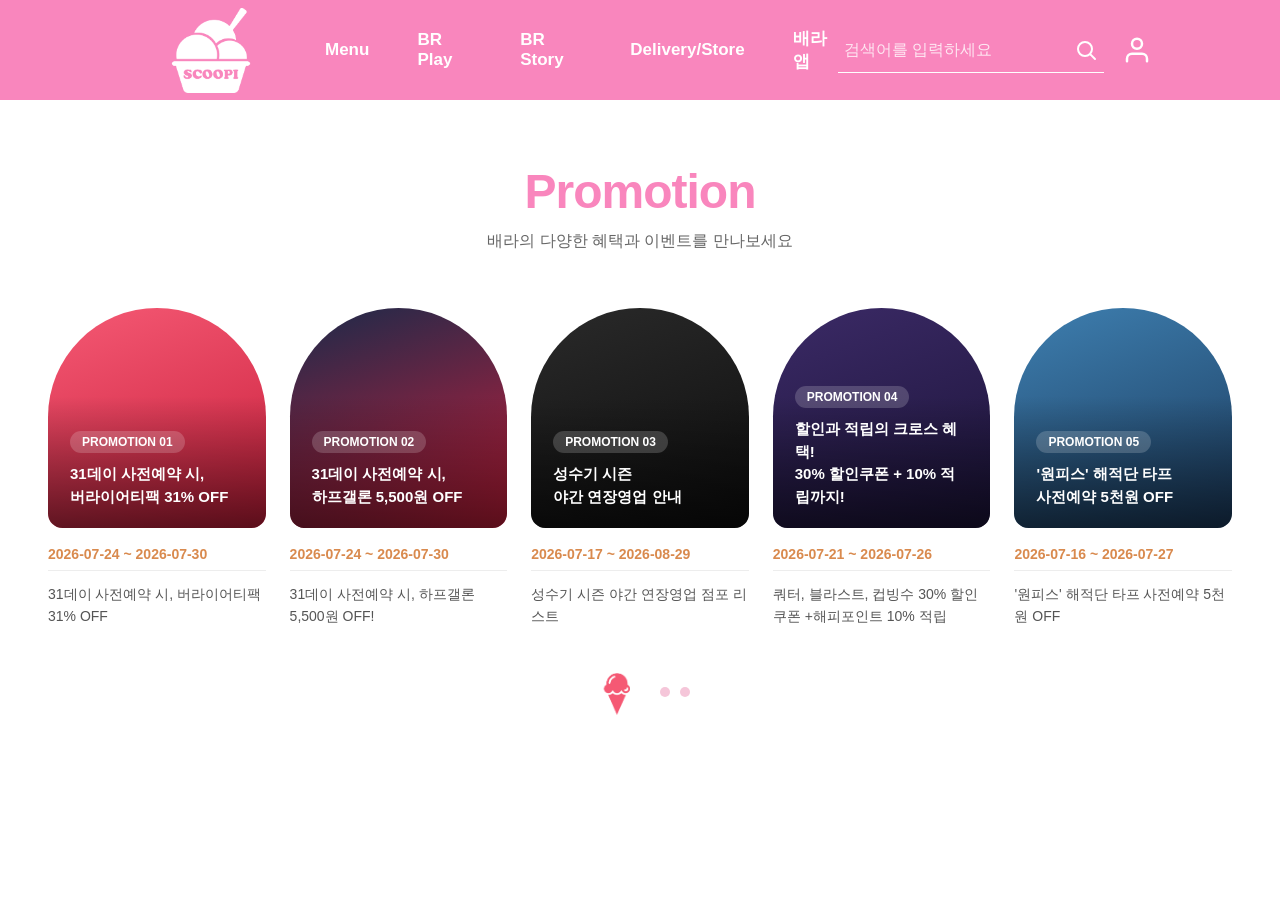
==== main.html @ 3dce9674 "Add home page with promotion slider and nav dropdown menus Introduces main.html as the site's home s" ====
<!DOCTYPE html>
<html lang="ko">
<head>
<meta charset="UTF-8">
<meta name="viewport" content="width=device-width, initial-scale=1.0">
<title>BR Baskin Robbins</title>
<link rel="stylesheet" href="style.css">
</head>
<body>

  <header class="site-header">
    <a class="logo" href="main.html">
      <img src="images/rogo2.png" alt="ICE CREAM 로고">
    </a>

    <nav class="main-nav">
      <ul>
        <li class="nav-item">
          <a href="index.html">Menu</a>
          <div class="nav-dropdown">
            <ul>
              <li><a href="monthly.html">이달의 맛</a></li>
              <li><a href="index.html">아이스크림</a></li>
              <li><a href="index.html">프리팩</a></li>
              <li><a href="index.html">아이스크림케이크</a></li>
              <li><a href="index.html">디저트</a></li>
              <li><a href="index.html">음료</a></li>
              <li><a href="index.html">커피</a></li>
            </ul>
          </div>
        </li>
        <li class="nav-item">
          <a href="#">BR Play</a>
          <div class="nav-dropdown">
            <ul>
              <li><a href="#">이벤트</a></li>
              <li><a href="#">프로모션</a></li>
              <li><a href="#">SNS</a></li>
            </ul>
          </div>
        </li>
        <li class="nav-item">
          <a href="#">BR Story</a>
          <div class="nav-dropdown">
            <ul>
              <li><a href="#">브랜드 스토리</a></li>
              <li><a href="#">뉴스룸</a></li>
              <li><a href="#">채용정보</a></li>
            </ul>
          </div>
        </li>
        <li class="nav-item">
          <a href="#">Delivery/Store</a>
          <div class="nav-dropdown">
            <ul>
              <li><a href="#">매장찾기</a></li>
              <li><a href="#">배달주문</a></li>
              <li><a href="#">포장주문</a></li>
            </ul>
          </div>
        </li>
        <li class="nav-item">
          <a href="#">배라앱</a>
          <div class="nav-dropdown">
            <ul>
              <li><a href="#">앱 다운로드</a></li>
              <li><a href="#">멤버십</a></li>
              <li><a href="#">쿠폰함</a></li>
            </ul>
          </div>
        </li>
      </ul>
    </nav>

    <div class="header-actions">
      <div class="search-box">
        <input type="text" placeholder="검색어를 입력하세요" aria-label="검색어 입력">
        <button class="search-btn" aria-label="검색">
          <svg width="24" height="24" viewBox="0 0 24 24" fill="none" stroke="currentColor" stroke-width="2" stroke-linecap="round" stroke-linejoin="round">
            <circle cx="11" cy="11" r="7"></circle>
            <line x1="21" y1="21" x2="16.65" y2="16.65"></line>
          </svg>
        </button>
      </div>
      <button class="login-btn" aria-label="로그인">
        <svg width="30" height="30" viewBox="0 0 24 24" fill="none" stroke="currentColor" stroke-width="2" stroke-linecap="round" stroke-linejoin="round">
          <path d="M20 21v-2a4 4 0 0 0-4-4H8a4 4 0 0 0-4 4v2"></path>
          <circle cx="12" cy="7" r="4"></circle>
        </svg>
      </button>
    </div>
  </header>

  <main class="home-main">
    <section class="promo-section">
      <h2 class="promo-title">Promotion</h2>
      <p class="promo-subtitle">배라의 다양한 혜택과 이벤트를 만나보세요</p>

      <!--
        7 images cycle through 5 visible arch cards, sliding one step left
        every 0.5s. Real photos aren't ready yet, so each card points at a
        placeholder path (images/promo-0N.png) — drop the files in later
        and they'll appear automatically; until then the theme gradient
        shows through. The last 5 <li>s duplicate the first 5 so the strip
        can slide seamlessly back to the start (see js/promo-slider.js).
      -->
      <div class="promo-slider">
        <ul class="promo-track">
          <li class="promo-card">
            <div class="promo-visual theme-1">
              <img class="promo-img" src="images/promo-01.png" alt="" onerror="this.remove()">
              <span class="promo-badge">PROMOTION 01</span>
              <p class="promo-visual-text">31데이 사전예약 시,<br>버라이어티팩 31% OFF</p>
            </div>
            <p class="promo-date">2026-07-24 ~ 2026-07-30</p>
            <p class="promo-desc">31데이 사전예약 시, 버라이어티팩 31% OFF</p>
          </li>
          <li class="promo-card">
            <div class="promo-visual theme-2">
              <img class="promo-img" src="images/promo-02.png" alt="" onerror="this.remove()">
              <span class="promo-badge">PROMOTION 02</span>
              <p class="promo-visual-text">31데이 사전예약 시,<br>하프갤론 5,500원 OFF</p>
            </div>
            <p class="promo-date">2026-07-24 ~ 2026-07-30</p>
            <p class="promo-desc">31데이 사전예약 시, 하프갤론 5,500원 OFF!</p>
          </li>
          <li class="promo-card">
            <div class="promo-visual theme-3">
              <img class="promo-img" src="images/promo-03.png" alt="" onerror="this.remove()">
              <span class="promo-badge">PROMOTION 03</span>
              <p class="promo-visual-text">성수기 시즌<br>야간 연장영업 안내</p>
            </div>
            <p class="promo-date">2026-07-17 ~ 2026-08-29</p>
            <p class="promo-desc">성수기 시즌 야간 연장영업 점포 리스트</p>
          </li>
          <li class="promo-card">
            <div class="promo-visual theme-4">
              <img class="promo-img" src="images/promo-04.png" alt="" onerror="this.remove()">
              <span class="promo-badge">PROMOTION 04</span>
              <p class="promo-visual-text">할인과 적립의 크로스 혜택!<br>30% 할인쿠폰 + 10% 적립까지!</p>
            </div>
            <p class="promo-date">2026-07-21 ~ 2026-07-26</p>
            <p class="promo-desc">쿼터, 블라스트, 컵빙수 30% 할인쿠폰 +해피포인트 10% 적립</p>
          </li>
          <li class="promo-card">
            <div class="promo-visual theme-5">
              <img class="promo-img" src="images/promo-05.png" alt="" onerror="this.remove()">
              <span class="promo-badge">PROMOTION 05</span>
              <p class="promo-visual-text">'원피스' 해적단 타프<br>사전예약 5천원 OFF</p>
            </div>
            <p class="promo-date">2026-07-16 ~ 2026-07-27</p>
            <p class="promo-desc">'원피스' 해적단 타프 사전예약 5천원 OFF</p>
          </li>
          <li class="promo-card">
            <div class="promo-visual theme-6">
              <img class="promo-img" src="images/promo-06.png" alt="" onerror="this.remove()">
              <span class="promo-badge">COMING SOON</span>
              <p class="promo-visual-text">새로운 프로모션을<br>준비 중입니다</p>
            </div>
            <p class="promo-date">준비 중</p>
            <p class="promo-desc">새로운 프로모션 이미지가 곧 추가될 예정입니다.</p>
          </li>
          <li class="promo-card">
            <div class="promo-visual theme-7">
              <img class="promo-img" src="images/promo-07.png" alt="" onerror="this.remove()">
              <span class="promo-badge">COMING SOON</span>
              <p class="promo-visual-text">다음 프로모션을<br>기대해주세요</p>
            </div>
            <p class="promo-date">준비 중</p>
            <p class="promo-desc">다음 프로모션 이미지가 곧 추가될 예정입니다.</p>
          </li>

          <!-- clones of card 1–5, appended so the strip can loop seamlessly -->
          <li class="promo-card" aria-hidden="true">
            <div class="promo-visual theme-1">
              <img class="promo-img" src="images/promo-01.png" alt="" onerror="this.remove()">
              <span class="promo-badge">PROMOTION 01</span>
              <p class="promo-visual-text">31데이 사전예약 시,<br>버라이어티팩 31% OFF</p>
            </div>
            <p class="promo-date">2026-07-24 ~ 2026-07-30</p>
            <p class="promo-desc">31데이 사전예약 시, 버라이어티팩 31% OFF</p>
          </li>
          <li class="promo-card" aria-hidden="true">
            <div class="promo-visual theme-2">
              <img class="promo-img" src="images/promo-02.png" alt="" onerror="this.remove()">
              <span class="promo-badge">PROMOTION 02</span>
              <p class="promo-visual-text">31데이 사전예약 시,<br>하프갤론 5,500원 OFF</p>
            </div>
            <p class="promo-date">2026-07-24 ~ 2026-07-30</p>
            <p class="promo-desc">31데이 사전예약 시, 하프갤론 5,500원 OFF!</p>
          </li>
          <li class="promo-card" aria-hidden="true">
            <div class="promo-visual theme-3">
              <img class="promo-img" src="images/promo-03.png" alt="" onerror="this.remove()">
              <span class="promo-badge">PROMOTION 03</span>
              <p class="promo-visual-text">성수기 시즌<br>야간 연장영업 안내</p>
            </div>
            <p class="promo-date">2026-07-17 ~ 2026-08-29</p>
            <p class="promo-desc">성수기 시즌 야간 연장영업 점포 리스트</p>
          </li>
          <li class="promo-card" aria-hidden="true">
            <div class="promo-visual theme-4">
              <img class="promo-img" src="images/promo-04.png" alt="" onerror="this.remove()">
              <span class="promo-badge">PROMOTION 04</span>
              <p class="promo-visual-text">할인과 적립의 크로스 혜택!<br>30% 할인쿠폰 + 10% 적립까지!</p>
            </div>
            <p class="promo-date">2026-07-21 ~ 2026-07-26</p>
            <p class="promo-desc">쿼터, 블라스트, 컵빙수 30% 할인쿠폰 +해피포인트 10% 적립</p>
          </li>
          <li class="promo-card" aria-hidden="true">
            <div class="promo-visual theme-5">
              <img class="promo-img" src="images/promo-05.png" alt="" onerror="this.remove()">
              <span class="promo-badge">PROMOTION 05</span>
              <p class="promo-visual-text">'원피스' 해적단 타프<br>사전예약 5천원 OFF</p>
            </div>
            <p class="promo-date">2026-07-16 ~ 2026-07-27</p>
            <p class="promo-desc">'원피스' 해적단 타프 사전예약 5천원 OFF</p>
          </li>
        </ul>
      </div>

      <div class="promo-dots" aria-hidden="true">
        <span class="promo-dot is-active"></span>
        <span class="promo-dot"></span>
        <span class="promo-dot"></span>
      </div>
    </section>
  </main>

  <script src="js/nav-dropdown.js"></script>
  <script src="js/promo-slider.js"></script>
</body>
</html>
---- style.css ----
@font-face {
  font-family: 'Juache';
  src: url('https://cdn.jsdelivr.net/gh/projectnoonnu/noonfonts_one@1.0/BMJUA.woff') format('woff') format('woff');
  font-weight: normal;
  font-display: swap;
}

:root {
  --header-pink: #F986BD;
  --nav-white: #FFFFFF;
  --nav-hover-pink: #F55974;
  --main-white: #FFFFFF;
  --side-pink: #F986BD;
}

* {
  margin: 0;
  padding: 0;
  box-sizing: border-box;
}

body {
  font-family: "Pretendard", "Apple SD Gothic Neo", "Malgun Gothic", sans-serif;
  background-color: var(--main-white);
  color: #333333;
}

a {
  text-decoration: none;
}

ul {
  list-style: none;
}

/* Header */
.site-header {
  position: sticky;
  top: 0;
  z-index: 100;
  display: flex;
  align-items: center;
  justify-content: flex-start;
  height: 100px;
  padding: 0 48px;
  background-color: var(--header-pink);
}

.logo {
  display: flex;
  align-items: center;
  flex-shrink: 0;
  margin-left: 120px;
}

.logo img {
  height: 85px;
  width: auto;
  object-fit: contain;
}

.main-nav {
  height: 100%;
  display: flex;
  align-items: stretch;
  margin-left: 70px;
}

.main-nav ul {
  display: flex;
  align-items: stretch;
  gap: 44px;
}

.nav-item {
  display: flex;
  align-items: center;
}

.main-nav a {
  font-family: 'Juache', sans-serif;
  color: var(--nav-white);
  font-size: 17px;
  font-weight: 600;
  padding: 8px 2px;
  transition: color 0.2s ease;
}

.main-nav a:hover {
  color: var(--nav-hover-pink);
}

/* Nav Dropdown */
.nav-dropdown {
  position: absolute;
  top: 100%;
  left: 0;
  width: 100%;
  /* 48px header padding + 120px logo margin + 85px logo width + 70px nav margin */
  padding: 28px 48px 28px 323px;
  background-color: #ffffff;
  border-top: 1px solid #f2f2f2;
  box-shadow: 0 16px 32px rgba(0, 0, 0, 0.12);
  z-index: 150;
  max-height: 0;
  overflow: hidden;
  opacity: 0;
  pointer-events: none;
  transition: max-height 0.3s ease, opacity 0.3s ease;
}

.nav-item.is-open .nav-dropdown {
  max-height: 140px;
  opacity: 1;
  pointer-events: auto;
}

.nav-dropdown ul {
  display: flex;
  flex-wrap: wrap;
  justify-content: flex-start;
  gap: 12px;
}

/* Stagger animation: items rise + fade in one after another as the
   dropdown opens, but drop out together (no delay) when it closes. */
.nav-dropdown li {
  white-space: nowrap;
  opacity: 0;
  transform: translateY(20px);
  transition: opacity 0.4s ease-out, transform 0.4s ease-out;
  transition-delay: 0s;
}

.nav-item.is-open .nav-dropdown li {
  opacity: 1;
  transform: translateY(0);
}

.nav-item.is-open .nav-dropdown li:nth-child(1) { transition-delay: 0ms; }
.nav-item.is-open .nav-dropdown li:nth-child(2) { transition-delay: 80ms; }
.nav-item.is-open .nav-dropdown li:nth-child(3) { transition-delay: 160ms; }
.nav-item.is-open .nav-dropdown li:nth-child(4) { transition-delay: 240ms; }
.nav-item.is-open .nav-dropdown li:nth-child(5) { transition-delay: 320ms; }
.nav-item.is-open .nav-dropdown li:nth-child(6) { transition-delay: 400ms; }
.nav-item.is-open .nav-dropdown li:nth-child(7) { transition-delay: 480ms; }

.nav-dropdown a {
  display: block;
  color: #555555;
  font-family: inherit;
  font-size: 17px;
  font-weight: 600;
  padding: 10px 20px;
  border-radius: 6px;
  cursor: pointer;
  transition: background-color 0.2s ease, color 0.2s ease;
}

.nav-dropdown a:hover {
  color: var(--nav-hover-pink);
  background-color: rgba(249, 134, 189, 0.12);
}

.header-actions {
  display: flex;
  align-items: center;
  gap: 18px;
  margin-left: auto;
  margin-right: 80px;
  flex-shrink: 0;
}

.search-box {
  display: flex;
  align-items: center;
  gap: 10px;
  background-color: transparent;
  border-bottom: 1px solid #FFFFFF;
  padding: 10px 6px;
}

.search-box input {
  width: 220px;
  background: transparent;
  border: none;
  outline: none;
  color: var(--nav-white);
  font-size: 16px;
}

.search-box input::placeholder {
  color: rgba(255, 255, 255, 0.8);
}

.search-btn,
.login-btn {
  display: flex;
  align-items: center;
  justify-content: center;
  background: transparent;
  border: none;
  color: var(--nav-white);
  cursor: pointer;
  padding: 0;
  transition: color 0.2s ease;
}

.search-btn:hover,
.login-btn:hover {
  color: var(--nav-hover-pink);
}

/* Main */
.site-main {
  background-color: var(--main-white);
  padding: 48px;
}

.menu-layout {
  display: flex;
  flex-direction: column;
  align-items: center;
  gap: 32px;
  max-width: 1600px;
  margin: 0 auto;
}

/* Side Menu */
.side-menu {
  width: 100%;
  position: sticky;
  top: 90px;
  background-color: var(--main-white);
  z-index: 10;
  padding: 12px 0;
}

.side-menu ul {
  display: flex;
  flex-direction: row;
  flex-wrap: wrap;
  justify-content: center;
  gap: 10px;
}

.side-menu li {
  color: var(--side-pink);
  font-size: 16px;
  font-weight: 700;
  text-align: center;
  padding: 14px 32px;
  border-radius: 4px;
  cursor: pointer;
  transition: background-color 0.2s ease, color 0.2s ease;
}

.side-menu li:hover {
  background-color: rgba(249, 134, 189, 0.15);
}

.side-menu li.active {
  background-color: var(--side-pink);
  color: var(--nav-white);
}

/* Product Section */
.product-section {
  width: 100%;
}

.category-title {
  font-size: 24px;
  font-weight: 800;
  color: var(--nav-hover-pink);
  margin-bottom: 28px;
  text-align: center;
}

.product-grid {
  display: grid;
  grid-template-columns: repeat(auto-fill, 260px);
  justify-content: center;
  gap: 24px;
}

.product-card {
  display: flex;
  flex-direction: column;
  align-items: center;
  gap: 10px;
}

.product-image {
  position: relative;
  width: 260px;
  height: 210px;
  border-radius: 24px;
  background: transparent;
  border: 1px solid #F2F2F2;
  overflow: hidden;
  cursor: pointer;
  transition: background-color 0.40s ease, border-color 0.40s ease;
}

.product-image:hover {
  background-color: var(--pastel, #FDE2E4);
  border-color: transparent;
}

.product-image img {
  position: absolute;
  top: 0;
  left: 0;
  width: 100%;
  height: 100%;
  object-fit: cover;
  transition: transform 0.35s ease;
}

.product-image:hover img {
  transform: translateY(50%);
}

.fruit-tag {
  position: absolute;
  top: 0;
  left: 0;
  width: 100%;
  height: 66%;
  display: flex;
  align-items: center;
  justify-content: center;
  font-size: 20px;
  font-weight: 800;
  color: var(--nav-hover-pink);
  opacity: 0;
  transition: opacity 0.40s ease;
  pointer-events: none;
}

.product-image:hover .fruit-tag {
  opacity: 1;
}

.product-name {
  font-size: 14px;
  font-weight: 600;
  color: #444444;
}

/* Product Modal */
.modal-overlay {
  display: none;
  position: fixed;
  inset: 0;
  z-index: 200;
  align-items: center;
  justify-content: center;
  background-color: rgba(0, 0, 0, 0.5);
  padding: 24px;
}

.modal-overlay.open {
  display: flex;
}

.modal-box {
  position: relative;
  display: flex;
  gap: 40px;
  width: 100%;
  max-width: 900px;
  background-color: #FFFFFF;
  border-radius: 28px;
  padding: 56px;
  box-shadow: 0 12px 36px rgba(0, 0, 0, 0.18);
}

.modal-close {
  position: absolute;
  top: 20px;
  right: 20px;
  width: 44px;
  height: 44px;
  border: none;
  border-radius: 50%;
  background-color: transparent;
  color: #999999;
  font-size: 28px;
  line-height: 1;
  cursor: pointer;
  transition: background-color 0.2s ease, color 0.2s ease;
}

.modal-close:hover {
  background-color: #F2F2F2;
  color: var(--nav-hover-pink);
}

.modal-image {
  flex-shrink: 0;
  width: 340px;
  height: 340px;
  border-radius: 24px;
  border: 1px solid #F2F2F2;
  overflow: hidden;
}

.modal-image img {
  width: 100%;
  height: 100%;
  object-fit: cover;
}

.modal-info {
  display: flex;
  flex-direction: column;
  gap: 16px;
  justify-content: center;
}

.modal-fruit {
  font-size: 16px;
  font-weight: 700;
  color: var(--side-pink);
}

.modal-name {
  font-size: 28px;
  font-weight: 800;
  color: #333333;
}

.modal-details {
  display: flex;
  flex-direction: column;
  gap: 8px;
  font-size: 16px;
  color: #555555;
}

.modal-details li {
  display: flex;
  gap: 8px;
}

.modal-details strong {
  color: #333333;
  min-width: 56px;
}

.modal-desc {
  font-size: 16px;
  line-height: 1.7;
  color: #666666;
}

/* Detail Page */
.detail-main {
  background-color: var(--main-white);
  padding: 48px;
}

.detail-container {
  max-width: 1000px;
  margin: 0 auto;
}

.back-link {
  display: inline-block;
  margin-bottom: 32px;
  color: var(--side-pink);
  font-size: 14px;
  font-weight: 700;
}

.back-link:hover {
  color: var(--nav-hover-pink);
}

.detail-hero {
  display: flex;
  gap: 48px;
  align-items: flex-start;
}

.detail-image {
  flex-shrink: 0;
  width: 360px;
  height: 480px;
  border-radius: 28px;
  border: 1px solid #F2F2F2;
  overflow: hidden;
}

.detail-image img {
  width: 100%;
  height: 100%;
  object-fit: contain;
}

.detail-info {
  display: flex;
  flex-direction: column;
  gap: 14px;
  padding-top: 8px;
}

.detail-badge {
  display: inline-block;
  width: fit-content;
  background-color: var(--header-pink);
  color: #FFFFFF;
  font-size: 13px;
  font-weight: 700;
  padding: 6px 16px;
  border-radius: 4px;
}

.detail-fruit {
  font-size: 16px;
  font-weight: 700;
  color: var(--side-pink);
}

.detail-name {
  font-size: 32px;
  font-weight: 800;
  color: #333333;
}

.detail-specs {
  display: flex;
  flex-direction: column;
  gap: 8px;
  font-size: 16px;
  color: #555555;
  margin: 8px 0;
}

.detail-specs li {
  display: flex;
  gap: 8px;
}

.detail-specs strong {
  color: #333333;
  min-width: 56px;
}

.detail-desc {
  font-size: 16px;
  line-height: 1.7;
  color: #666666;
}

/* Home / Promotion Slider */
.home-main {
  background-color: var(--main-white);
  padding: 64px 48px 96px;
}

.promo-section {
  max-width: 1600px;
  margin: 0 auto;
  text-align: center;
}

.promo-title {
  font-size: 48px;
  font-weight: 800;
  color: var(--header-pink);
  letter-spacing: -1px;
}

.promo-subtitle {
  margin-top: 12px;
  font-size: 16px;
  color: #666666;
}

.promo-slider {
  margin-top: 56px;
  overflow: hidden;
}

.promo-track {
  display: flex;
  gap: 24px;
  justify-content: flex-start;
  will-change: transform;
}

.promo-card {
  /* 5 cards + 4 gaps always fit the track's own width exactly */
  flex: 0 0 calc((100% - 4 * 24px) / 5);
  text-align: left;
}

.promo-visual {
  position: relative;
  height: 220px;
  border-radius: 120px 120px 16px 16px;
  padding: 20px 22px;
  display: flex;
  flex-direction: column;
  justify-content: flex-end;
  gap: 10px;
  color: #ffffff;
  overflow: hidden;
}

.promo-visual.theme-1 { background: linear-gradient(160deg, #F55974, #C81E3A); }
.promo-visual.theme-2 { background: linear-gradient(160deg, #1B2A4A, #C81E3A); }
.promo-visual.theme-3 { background: linear-gradient(160deg, #2A2A2A, #0D0D0D); }
.promo-visual.theme-4 { background: linear-gradient(160deg, #3B2A66, #1B1338); }
.promo-visual.theme-5 { background: linear-gradient(160deg, #3E7FB0, #1B3A5C); }
.promo-visual.theme-6 { background: linear-gradient(160deg, #2F8F72, #16513F); }
.promo-visual.theme-7 { background: linear-gradient(160deg, #E08A2E, #A85417); }

.promo-img {
  position: absolute;
  inset: 0;
  width: 100%;
  height: 100%;
  object-fit: cover;
  z-index: 0;
}

.promo-visual::after {
  content: "";
  position: absolute;
  inset: 0;
  background: linear-gradient(to top, rgba(0, 0, 0, 0.55), rgba(0, 0, 0, 0) 60%);
  z-index: 1;
}

.promo-badge,
.promo-visual-text {
  position: relative;
  z-index: 2;
}

.promo-badge {
  align-self: flex-start;
  font-size: 12px;
  font-weight: 700;
  padding: 4px 12px;
  border-radius: 999px;
  background-color: rgba(255, 255, 255, 0.18);
}

.promo-visual-text {
  font-size: 15px;
  font-weight: 700;
  line-height: 1.5;
}

.promo-date {
  margin-top: 18px;
  font-size: 14px;
  font-weight: 700;
  color: #D98A4E;
}

.promo-desc {
  margin-top: 8px;
  padding-top: 12px;
  border-top: 1px solid #EDEDED;
  font-size: 14px;
  line-height: 1.6;
  color: #555555;
}

.promo-dots {
  display: flex;
  justify-content: center;
  align-items: center;
  gap: 10px;
  margin-top: 32px;
}

.promo-dot {
  width: 10px;
  height: 10px;
  border-radius: 50%;
  background-color: #F5C6D9;
  background-image: none;
  background-size: contain;
  background-repeat: no-repeat;
  background-position: center;
  transition: background-color 0.3s ease, width 0.3s ease, height 0.3s ease;
}

.promo-dot.is-active {
  width: 60px;
  height: 60px;
  border-radius: 0;
  background-color: transparent;
  background-image: url('images/icon-01.png');
}

/* Responsive */
@media (max-width: 900px) {
  .site-header {
    padding: 0 20px;
  }

  .main-nav ul {
    gap: 20px;
  }

  .nav-dropdown {
    padding: 20px;
  }

  .nav-dropdown ul {
    justify-content: center;
  }

  .site-main {
    padding: 24px;
  }

  .menu-layout {
    flex-direction: column;
  }

  .side-menu {
    width: 100%;
    position: static;
  }

  .side-menu ul {
    flex-direction: row;
    flex-wrap: wrap;
    justify-content: center;
  }

  .modal-box {
    flex-direction: column;
    padding: 28px;
  }

  .modal-image {
    width: 100%;
    height: 220px;
  }

  .detail-hero {
    flex-direction: column;
  }

  .detail-image {
    width: 100%;
    height: 280px;
  }

  .home-main {
    padding: 40px 20px 64px;
  }

  .promo-title {
    font-size: 32px;
  }

  .promo-track {
    justify-content: flex-start;
  }

  .promo-card {
    flex: 0 0 240px;
  }

  .promo-visual {
    height: 200px;
  }
}
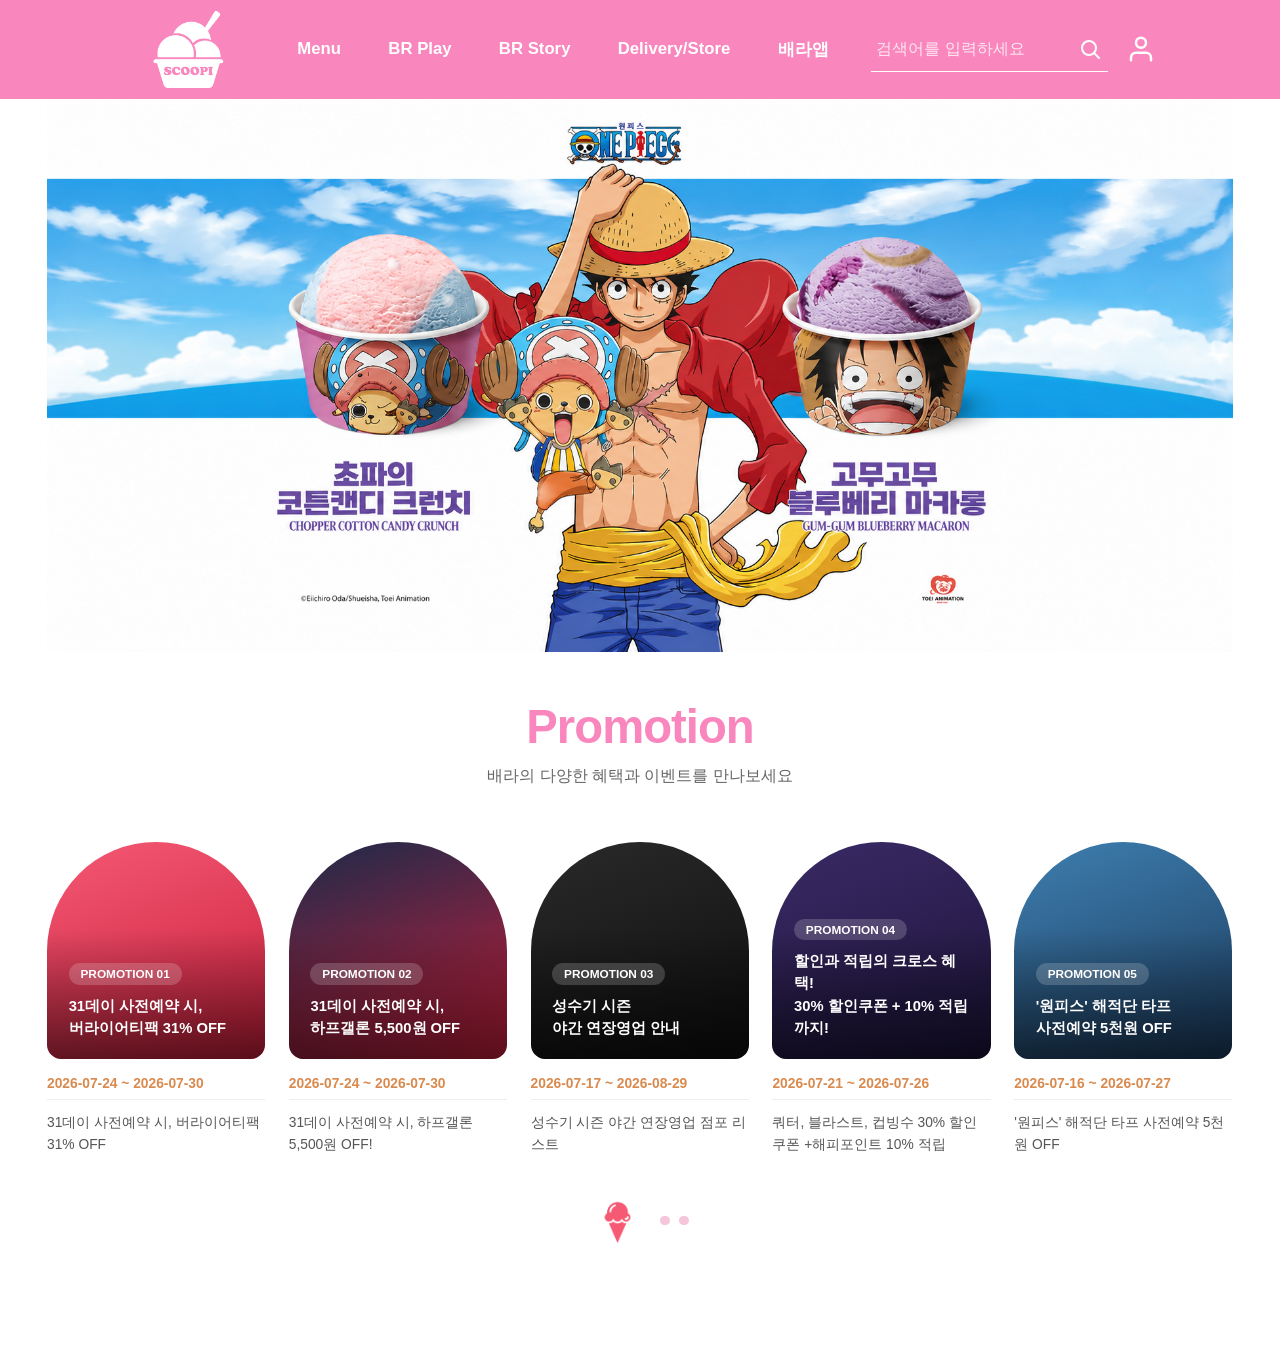
==== commit ebbf682b: "Add responsive layout, mega/dropdown nav rework, and shared category menu Makes the whole site fluid" ====
--- a/main.html
+++ b/main.html
@@ -13,60 +13,60 @@
       <img src="images/rogo2.png" alt="ICE CREAM 로고">
     </a>
 
-    <nav class="main-nav">
+    <nav class="main-nav" id="mainNav">
       <ul>
         <li class="nav-item">
           <a href="index.html">Menu</a>
           <div class="nav-dropdown">
-            <ul>
-              <li><a href="monthly.html">이달의 맛</a></li>
-              <li><a href="index.html">아이스크림</a></li>
-              <li><a href="index.html">프리팩</a></li>
-              <li><a href="index.html">아이스크림케이크</a></li>
-              <li><a href="index.html">디저트</a></li>
-              <li><a href="index.html">음료</a></li>
-              <li><a href="index.html">커피</a></li>
-            </ul>
+            <div class="nav-dropdown-inner">
+              <a href="monthly.html">이달의 맛</a>
+              <a href="index.html">아이스크림</a>
+              <a href="index.html">프리팩</a>
+              <a href="index.html">아이스크림케이크</a>
+              <a href="index.html">디저트</a>
+              <a href="index.html">음료</a>
+              <a href="index.html">커피</a>
+            </div>
           </div>
         </li>
         <li class="nav-item">
           <a href="#">BR Play</a>
           <div class="nav-dropdown">
-            <ul>
-              <li><a href="#">이벤트</a></li>
-              <li><a href="#">프로모션</a></li>
-              <li><a href="#">SNS</a></li>
-            </ul>
+            <div class="nav-dropdown-inner">
+              <a href="#">이벤트</a>
+              <a href="#">프로모션</a>
+              <a href="#">SNS</a>
+            </div>
           </div>
         </li>
         <li class="nav-item">
           <a href="#">BR Story</a>
           <div class="nav-dropdown">
-            <ul>
-              <li><a href="#">브랜드 스토리</a></li>
-              <li><a href="#">뉴스룸</a></li>
-              <li><a href="#">채용정보</a></li>
-            </ul>
+            <div class="nav-dropdown-inner">
+              <a href="#">브랜드 스토리</a>
+              <a href="#">뉴스룸</a>
+              <a href="#">채용정보</a>
+            </div>
           </div>
         </li>
         <li class="nav-item">
           <a href="#">Delivery/Store</a>
           <div class="nav-dropdown">
-            <ul>
-              <li><a href="#">매장찾기</a></li>
-              <li><a href="#">배달주문</a></li>
-              <li><a href="#">포장주문</a></li>
-            </ul>
+            <div class="nav-dropdown-inner">
+              <a href="#">매장찾기</a>
+              <a href="#">배달주문</a>
+              <a href="#">포장주문</a>
+            </div>
           </div>
         </li>
         <li class="nav-item">
           <a href="#">배라앱</a>
           <div class="nav-dropdown">
-            <ul>
-              <li><a href="#">앱 다운로드</a></li>
-              <li><a href="#">멤버십</a></li>
-              <li><a href="#">쿠폰함</a></li>
-            </ul>
+            <div class="nav-dropdown-inner">
+              <a href="#">앱 다운로드</a>
+              <a href="#">멤버십</a>
+              <a href="#">쿠폰함</a>
+            </div>
           </div>
         </li>
       </ul>
@@ -88,10 +88,19 @@
           <circle cx="12" cy="7" r="4"></circle>
         </svg>
       </button>
+      <button class="hamburger-btn" id="hamburgerBtn" aria-label="메뉴 열기" aria-expanded="false" aria-controls="mainNav">
+        <span></span><span></span><span></span>
+      </button>
     </div>
   </header>
 
+  <div class="drawer-overlay" id="drawerOverlay"></div>
+
   <main class="home-main">
+    <div class="hero-banner">
+      <img src="images/main.png" alt="배라 메인 배너">
+    </div>
+
     <section class="promo-section">
       <h2 class="promo-title">Promotion</h2>
       <p class="promo-subtitle">배라의 다양한 혜택과 이벤트를 만나보세요</p>
@@ -228,6 +237,7 @@
   </main>
 
   <script src="js/nav-dropdown.js"></script>
+  <script src="js/mobile-nav.js"></script>
   <script src="js/promo-slider.js"></script>
 </body>
 </html>
--- a/style.css
+++ b/style.css
@@ -3,6 +3,34 @@
   src: url('https://cdn.jsdelivr.net/gh/projectnoonnu/noonfonts_one@1.0/BMJUA.woff') format('woff') format('woff');
   font-weight: normal;
   font-display: swap;
+}
+
+/*
+  Responsive strategy
+  --------------------------------------------------------------------------
+  Instead of tuning every element's size at a handful of fixed breakpoints,
+  the root font-size itself scales fluidly with the viewport (formula below),
+  and almost every size in this file is expressed in `rem`. Because `rem` is
+  relative to the root, every element shrinks together, proportionally, as
+  one system — which is what keeps this file from needing a media query per
+  property. A few properties (marked below) get their own `clamp()` because
+  they shouldn't track plain text scaling 1:1 (e.g. the logo's left margin
+  was a large fixed desktop offset, not something that should barely move).
+  Grid columns use `repeat(auto-fit, minmax(...))` so the column count
+  (5 → 1) falls out of available width automatically, with no breakpoint at
+  all. `.modal-box` / `.detail-hero` stack on narrow screens via flex-wrap +
+  flex-basis, again with no breakpoint. The things that genuinely can't be
+  done with fluid CSS alone — swapping the hover dropdown nav for a tap-open
+  drawer (992px), and giving the category menu's last-resort text wrap a
+  clean shape (576px) — are real layout-mode changes, not just resizes, so
+  they're the only two `@media` blocks in this file.
+  --------------------------------------------------------------------------
+*/
+html {
+  /* 16px at ≥1400px viewports (desktop, unchanged from the original design)
+     down to 14px at ≤400px, interpolated linearly in between. Every `rem`
+     value below rides this single curve instead of being tuned separately. */
+  font-size: clamp(14px, calc(14px + (100vw - 400px) / 500), 16px);
 }
 
 :root {
@@ -11,6 +39,17 @@
   --nav-hover-pink: #F55974;
   --main-white: #FFFFFF;
   --side-pink: #F986BD;
+
+  /* Header geometry, shared so the header and its children stay in sync.
+     header-pad-x and logo-margin get their own clamp(): at 120px/48px they
+     were desktop-only decorative offsets, way too large to leave mostly
+     intact under the mild root-font shrink alone — they need to collapse
+     much further on small screens. logo-size/nav-margin scale fine just
+     riding the root rem cascade. */
+  --header-pad-x: clamp(1rem, 4vw, 3rem);
+  --logo-margin: clamp(1rem, 8vw, 7.5rem);
+  --logo-size: clamp(3rem, 6vw, 5.3125rem);
+  --nav-margin: 4.375rem;
 }
 
 * {
@@ -23,6 +62,10 @@
   font-family: "Pretendard", "Apple SD Gothic Neo", "Malgun Gothic", sans-serif;
   background-color: var(--main-white);
   color: #333333;
+}
+
+body.no-scroll {
+  overflow: hidden;
 }
 
 a {
@@ -41,48 +84,54 @@
   display: flex;
   align-items: center;
   justify-content: flex-start;
-  height: 100px;
-  padding: 0 48px;
+  height: 6.25rem;
+  padding: 0 var(--header-pad-x);
   background-color: var(--header-pink);
+  transition: height 0.3s ease, padding 0.3s ease;
 }
 
 .logo {
   display: flex;
   align-items: center;
   flex-shrink: 0;
-  margin-left: 120px;
+  margin-left: var(--logo-margin);
+  transition: margin-left 0.3s ease;
 }
 
 .logo img {
-  height: 85px;
+  height: var(--logo-size);
   width: auto;
   object-fit: contain;
+  transition: height 0.3s ease;
 }
 
 .main-nav {
   height: 100%;
   display: flex;
   align-items: stretch;
-  margin-left: 70px;
+  margin-left: var(--nav-margin);
+  transition: margin-left 0.3s ease, transform 0.35s ease, opacity 0.35s ease;
 }
 
 .main-nav ul {
   display: flex;
   align-items: stretch;
-  gap: 44px;
+  gap: 2.75rem;
 }
 
 .nav-item {
   display: flex;
   align-items: center;
+  position: relative;
 }
 
 .main-nav a {
   font-family: 'Juache', sans-serif;
   color: var(--nav-white);
-  font-size: 17px;
+  font-size: 1.0625rem;
   font-weight: 600;
-  padding: 8px 2px;
+  padding: 0.5rem 0.125rem;
+  white-space: nowrap;
   transition: color 0.2s ease;
 }
 
@@ -90,103 +139,160 @@
   color: var(--nav-hover-pink);
 }
 
-/* Nav Dropdown */
+/* Hamburger (drawer trigger); hidden until the ≤992px breakpoint */
+.hamburger-btn {
+  display: none;
+  flex-direction: column;
+  justify-content: center;
+  align-items: center;
+  gap: 0.3125rem;
+  width: 2rem;
+  height: 2rem;
+  flex-shrink: 0;
+  background: transparent;
+  border: none;
+  cursor: pointer;
+  padding: 0;
+}
+
+.hamburger-btn span {
+  display: block;
+  width: 100%;
+  height: 2px;
+  background-color: var(--nav-white);
+  border-radius: 2px;
+  transition: transform 0.3s ease, opacity 0.3s ease;
+}
+
+.hamburger-btn.is-active span:nth-child(1) {
+  transform: translateY(7px) rotate(45deg);
+}
+
+.hamburger-btn.is-active span:nth-child(2) {
+  opacity: 0;
+}
+
+.hamburger-btn.is-active span:nth-child(3) {
+  transform: translateY(-7px) rotate(-45deg);
+}
+
+/* Dims the page behind the drawer; defined once here (inert/transparent
+   above 992px) rather than inside the media query, since its own state
+   (.is-visible) already gates it. */
+.drawer-overlay {
+  position: fixed;
+  inset: 0;
+  z-index: 180;
+  background-color: rgba(0, 0, 0, 0.5);
+  opacity: 0;
+  pointer-events: none;
+  transition: opacity 0.35s ease;
+}
+
+.drawer-overlay.is-visible {
+  opacity: 1;
+  pointer-events: auto;
+}
+
+/* Nav Dropdown — back to one per nav item (a child of that .nav-item,
+   which is position:relative), so it's inherently left-aligned to that
+   item's own start position with no manual offset math. .nav-item already
+   spans the full header height (.main-nav's align-items:stretch), so
+   top:100% here lands exactly at the header's bottom edge, flush, with no
+   gap between the link and the dropdown for the mouse to fall through. */
 .nav-dropdown {
   position: absolute;
   top: 100%;
   left: 0;
-  width: 100%;
-  /* 48px header padding + 120px logo margin + 85px logo width + 70px nav margin */
-  padding: 28px 48px 28px 323px;
+  width: max-content;
+  max-width: 90vw;
   background-color: #ffffff;
-  border-top: 1px solid #f2f2f2;
+  border-top: 1px solid #eee;
   box-shadow: 0 16px 32px rgba(0, 0, 0, 0.12);
+  padding: 1.5rem 2rem;
   z-index: 150;
-  max-height: 0;
-  overflow: hidden;
+  /* visibility (not display:none) so it stays in the a11y/hit-testing tree
+     long enough to fade, but still un-tabbable and unclickable while
+     hidden. Transitioning visibility is a discrete flip: it switches to
+     "visible" at the START of the transition when opening, and to
+     "hidden" only at the END when closing — exactly the timing needed
+     here, no JS required for it. */
+  visibility: hidden;
   opacity: 0;
   pointer-events: none;
-  transition: max-height 0.3s ease, opacity 0.3s ease;
+  transition: opacity 0.3s ease, visibility 0.3s ease;
 }
 
 .nav-item.is-open .nav-dropdown {
-  max-height: 140px;
+  visibility: visible;
   opacity: 1;
   pointer-events: auto;
 }
 
-.nav-dropdown ul {
+.nav-dropdown-inner {
   display: flex;
   flex-wrap: wrap;
-  justify-content: flex-start;
-  gap: 12px;
-}
-
-/* Stagger animation: items rise + fade in one after another as the
-   dropdown opens, but drop out together (no delay) when it closes. */
-.nav-dropdown li {
+  gap: 1.5rem;
+}
+
+/* Stagger animation: each link rises + fades in a beat after the last
+   (0/60/120…ms). The delays are set unconditionally (not nested under
+   .is-open), so the exact same per-item timing applies symmetrically on
+   the way out — links disappear one after another too, not all at once. */
+.nav-dropdown a {
+  color: #555555;
+  font-size: 0.9375rem;
+  font-weight: 600;
   white-space: nowrap;
   opacity: 0;
-  transform: translateY(20px);
-  transition: opacity 0.4s ease-out, transform 0.4s ease-out;
-  transition-delay: 0s;
-}
-
-.nav-item.is-open .nav-dropdown li {
+  transform: translateY(15px);
+  transition: opacity 0.3s ease, transform 0.3s ease;
+}
+
+.nav-item.is-open .nav-dropdown a {
   opacity: 1;
   transform: translateY(0);
 }
 
-.nav-item.is-open .nav-dropdown li:nth-child(1) { transition-delay: 0ms; }
-.nav-item.is-open .nav-dropdown li:nth-child(2) { transition-delay: 80ms; }
-.nav-item.is-open .nav-dropdown li:nth-child(3) { transition-delay: 160ms; }
-.nav-item.is-open .nav-dropdown li:nth-child(4) { transition-delay: 240ms; }
-.nav-item.is-open .nav-dropdown li:nth-child(5) { transition-delay: 320ms; }
-.nav-item.is-open .nav-dropdown li:nth-child(6) { transition-delay: 400ms; }
-.nav-item.is-open .nav-dropdown li:nth-child(7) { transition-delay: 480ms; }
-
-.nav-dropdown a {
-  display: block;
-  color: #555555;
-  font-family: inherit;
-  font-size: 17px;
-  font-weight: 600;
-  padding: 10px 20px;
-  border-radius: 6px;
-  cursor: pointer;
-  transition: background-color 0.2s ease, color 0.2s ease;
-}
+.nav-dropdown a:nth-child(1) { transition-delay: 0ms; }
+.nav-dropdown a:nth-child(2) { transition-delay: 60ms; }
+.nav-dropdown a:nth-child(3) { transition-delay: 120ms; }
+.nav-dropdown a:nth-child(4) { transition-delay: 180ms; }
+.nav-dropdown a:nth-child(5) { transition-delay: 240ms; }
+.nav-dropdown a:nth-child(6) { transition-delay: 300ms; }
+.nav-dropdown a:nth-child(7) { transition-delay: 360ms; }
 
 .nav-dropdown a:hover {
   color: var(--nav-hover-pink);
-  background-color: rgba(249, 134, 189, 0.12);
 }
 
 .header-actions {
   display: flex;
   align-items: center;
-  gap: 18px;
+  gap: 1.125rem;
   margin-left: auto;
-  margin-right: 80px;
+  margin-right: clamp(1rem, 6vw, 5rem);
   flex-shrink: 0;
+  transition: margin-right 0.3s ease;
 }
 
 .search-box {
   display: flex;
   align-items: center;
-  gap: 10px;
+  gap: 0.625rem;
   background-color: transparent;
   border-bottom: 1px solid #FFFFFF;
-  padding: 10px 6px;
+  padding: 0.625rem 0.375rem;
 }
 
 .search-box input {
-  width: 220px;
+  width: clamp(6rem, 15vw, 13.75rem);
   background: transparent;
   border: none;
   outline: none;
   color: var(--nav-white);
-  font-size: 16px;
+  font-size: 1rem;
+  transition: width 0.3s ease;
 }
 
 .search-box input::placeholder {
@@ -214,52 +320,71 @@
 /* Main */
 .site-main {
   background-color: var(--main-white);
-  padding: 48px;
+  padding: 3rem;
 }
 
 .menu-layout {
   display: flex;
   flex-direction: column;
   align-items: center;
-  gap: 32px;
-  max-width: 1600px;
+  gap: 2rem;
+  max-width: 100rem;
   margin: 0 auto;
 }
 
-/* Side Menu */
+/* Category Menu */
 .side-menu {
   width: 100%;
   position: sticky;
-  top: 90px;
+  top: 5.625rem;
   background-color: var(--main-white);
   z-index: 10;
-  padding: 12px 0;
-}
-
+  padding: 0.75rem 0;
+}
+
+/* Padding/gap/radius/font-size each get their own clamp() (independent of
+   the root rem cascade, which alone is too mild) so the button's actual
+   rendered size — not just flex-shrink squeezing a still-large box — gets
+   smaller as the viewport narrows. flex-wrap only kicks in once every
+   button is already down at its clamp() floor and still can't fit. */
 .side-menu ul {
   display: flex;
   flex-direction: row;
   flex-wrap: wrap;
   justify-content: center;
-  gap: 10px;
-}
-
+  gap: clamp(0.375rem, 1vw, 0.625rem);
+}
+
+/* The items are rendered as real <a href> links (js/category-nav.js) so
+   the detail page can link back to a specific category, not just plain
+   <li> text — so the visual "button" styling targets the link itself,
+   with .side-menu li only as an unstyled layout wrapper. */
 .side-menu li {
+  min-width: 0;
+}
+
+.side-menu a {
+  display: block;
   color: var(--side-pink);
-  font-size: 16px;
+  font-size: clamp(0.6875rem, 0.9vw, 1rem);
   font-weight: 700;
   text-align: center;
-  padding: 14px 32px;
-  border-radius: 4px;
+  padding: clamp(0.375rem, 0.8vw, 0.875rem) clamp(0.625rem, 1.5vw, 2rem);
+  border-radius: clamp(0.125rem, 0.6vw, 0.25rem);
   cursor: pointer;
-  transition: background-color 0.2s ease, color 0.2s ease;
-}
-
-.side-menu li:hover {
+  transition: background-color 0.2s ease, color 0.2s ease, padding 0.3s ease, font-size 0.3s ease;
+  /* Never wrap to a 2nd line — shrink text/box first; only the longest
+     label ("아이스크림케이크") should ever need the ellipsis fallback. */
+  white-space: nowrap;
+  overflow: hidden;
+  text-overflow: ellipsis;
+}
+
+.side-menu a:hover {
   background-color: rgba(249, 134, 189, 0.15);
 }
 
-.side-menu li.active {
+.side-menu li.active a {
   background-color: var(--side-pink);
   color: var(--nav-white);
 }
@@ -270,37 +395,44 @@
 }
 
 .category-title {
-  font-size: 24px;
+  font-size: 1.5rem;
   font-weight: 800;
   color: var(--nav-hover-pink);
-  margin-bottom: 28px;
+  margin-bottom: 1.75rem;
   text-align: center;
 }
 
+/* 17rem is tuned so this auto-fit grid lands on 5/4/3/2/1 columns at
+   roughly the reference widths (100/75/62/48/30rem ≈ 1600/1200/992/768/480px)
+   without hardcoding a single grid-template-columns per breakpoint. */
 .product-grid {
   display: grid;
-  grid-template-columns: repeat(auto-fill, 260px);
-  justify-content: center;
-  gap: 24px;
+  grid-template-columns: repeat(auto-fit, minmax(min(100%, 17rem), 1fr));
+  gap: 1.5rem;
 }
 
 .product-card {
   display: flex;
   flex-direction: column;
   align-items: center;
-  gap: 10px;
+  gap: 0.625rem;
+  width: 100%;
+  /* Grid/flex items default to min-width:auto (their content's intrinsic
+     width), which silently defeats text-overflow:ellipsis below — this
+     lets the card (and its title) actually shrink past that. */
+  min-width: 0;
 }
 
 .product-image {
   position: relative;
-  width: 260px;
-  height: 210px;
-  border-radius: 24px;
+  width: 100%;
+  aspect-ratio: 260 / 210;
+  border-radius: 1.5rem;
   background: transparent;
   border: 1px solid #F2F2F2;
   overflow: hidden;
   cursor: pointer;
-  transition: background-color 0.40s ease, border-color 0.40s ease;
+  transition: background-color 0.4s ease, border-color 0.4s ease;
 }
 
 .product-image:hover {
@@ -331,11 +463,14 @@
   display: flex;
   align-items: center;
   justify-content: center;
-  font-size: 20px;
-  font-weight: 800;
-  color: var(--nav-hover-pink);
+  font-size: 1.25rem;
+  font-weight: 600;
+  /* Each card sets --accent (alongside --pastel) inline to a deeper shade
+     of its own hover-background color, so the tag text matches that
+     card's image/pastel pairing instead of one fixed color for all 30. */
+  color: var(--accent, var(--nav-hover-pink));
   opacity: 0;
-  transition: opacity 0.40s ease;
+  transition: opacity 0.4s ease;
   pointer-events: none;
 }
 
@@ -344,9 +479,16 @@
 }
 
 .product-name {
-  font-size: 14px;
+  font-size: clamp(0.6875rem, 0.9vw, 0.875rem);
   font-weight: 600;
   color: #444444;
+  text-align: center;
+  /* Card titles never wrap to a 2nd line — shrink font first, ellipsis
+     as the last resort for names that still don't fit. */
+  width: 100%;
+  white-space: nowrap;
+  overflow: hidden;
+  text-overflow: ellipsis;
 }
 
 /* Product Modal */
@@ -358,36 +500,40 @@
   align-items: center;
   justify-content: center;
   background-color: rgba(0, 0, 0, 0.5);
-  padding: 24px;
+  padding: 1.5rem;
 }
 
 .modal-overlay.open {
   display: flex;
 }
 
+/* flex-wrap + flex-basis (below) stacks the image above the text once the
+   row can no longer fit both at a readable width — that reflow happens
+   naturally as the viewport narrows, so .modal-box needs no breakpoint. */
 .modal-box {
   position: relative;
   display: flex;
-  gap: 40px;
-  width: 100%;
-  max-width: 900px;
+  flex-wrap: wrap;
+  gap: 2.5rem;
+  width: 100%;
+  max-width: 56.25rem;
   background-color: #FFFFFF;
-  border-radius: 28px;
-  padding: 56px;
+  border-radius: 1.75rem;
+  padding: 3.5rem;
   box-shadow: 0 12px 36px rgba(0, 0, 0, 0.18);
 }
 
 .modal-close {
   position: absolute;
-  top: 20px;
-  right: 20px;
-  width: 44px;
-  height: 44px;
+  top: 1.25rem;
+  right: 1.25rem;
+  width: 2.75rem;
+  height: 2.75rem;
   border: none;
   border-radius: 50%;
   background-color: transparent;
   color: #999999;
-  font-size: 28px;
+  font-size: 1.75rem;
   line-height: 1;
   cursor: pointer;
   transition: background-color 0.2s ease, color 0.2s ease;
@@ -399,10 +545,10 @@
 }
 
 .modal-image {
-  flex-shrink: 0;
-  width: 340px;
-  height: 340px;
-  border-radius: 24px;
+  flex: 1 1 21.25rem;
+  max-width: 100%;
+  aspect-ratio: 1 / 1;
+  border-radius: 1.5rem;
   border: 1px solid #F2F2F2;
   overflow: hidden;
 }
@@ -414,20 +560,22 @@
 }
 
 .modal-info {
+  flex: 1 1 16rem;
+  min-width: 0;
   display: flex;
   flex-direction: column;
-  gap: 16px;
+  gap: 1rem;
   justify-content: center;
 }
 
 .modal-fruit {
-  font-size: 16px;
+  font-size: 1rem;
   font-weight: 700;
   color: var(--side-pink);
 }
 
 .modal-name {
-  font-size: 28px;
+  font-size: 1.75rem;
   font-weight: 800;
   color: #333333;
 }
@@ -435,23 +583,23 @@
 .modal-details {
   display: flex;
   flex-direction: column;
-  gap: 8px;
-  font-size: 16px;
+  gap: 0.5rem;
+  font-size: 1rem;
   color: #555555;
 }
 
 .modal-details li {
   display: flex;
-  gap: 8px;
+  gap: 0.5rem;
 }
 
 .modal-details strong {
   color: #333333;
-  min-width: 56px;
+  min-width: 3.5rem;
 }
 
 .modal-desc {
-  font-size: 16px;
+  font-size: 1rem;
   line-height: 1.7;
   color: #666666;
 }
@@ -459,37 +607,27 @@
 /* Detail Page */
 .detail-main {
   background-color: var(--main-white);
-  padding: 48px;
+  padding: 3rem;
 }
 
 .detail-container {
-  max-width: 1000px;
+  max-width: 62.5rem;
   margin: 0 auto;
 }
 
-.back-link {
-  display: inline-block;
-  margin-bottom: 32px;
-  color: var(--side-pink);
-  font-size: 14px;
-  font-weight: 700;
-}
-
-.back-link:hover {
-  color: var(--nav-hover-pink);
-}
-
+/* Same no-breakpoint stacking trick as .modal-box above. */
 .detail-hero {
   display: flex;
-  gap: 48px;
+  flex-wrap: wrap;
+  gap: 3rem;
   align-items: flex-start;
 }
 
 .detail-image {
-  flex-shrink: 0;
-  width: 360px;
-  height: 480px;
-  border-radius: 28px;
+  flex: 1 1 22.5rem;
+  max-width: 100%;
+  aspect-ratio: 360 / 480;
+  border-radius: 1.75rem;
   border: 1px solid #F2F2F2;
   overflow: hidden;
 }
@@ -501,10 +639,12 @@
 }
 
 .detail-info {
+  flex: 1 1 16rem;
+  min-width: 0;
   display: flex;
   flex-direction: column;
-  gap: 14px;
-  padding-top: 8px;
+  gap: 0.875rem;
+  padding-top: 0.5rem;
 }
 
 .detail-badge {
@@ -512,20 +652,20 @@
   width: fit-content;
   background-color: var(--header-pink);
   color: #FFFFFF;
-  font-size: 13px;
+  font-size: 0.8125rem;
   font-weight: 700;
-  padding: 6px 16px;
-  border-radius: 4px;
+  padding: 0.375rem 1rem;
+  border-radius: 0.25rem;
 }
 
 .detail-fruit {
-  font-size: 16px;
+  font-size: 1rem;
   font-weight: 700;
   color: var(--side-pink);
 }
 
 .detail-name {
-  font-size: 32px;
+  font-size: 2rem;
   font-weight: 800;
   color: #333333;
 }
@@ -533,24 +673,24 @@
 .detail-specs {
   display: flex;
   flex-direction: column;
-  gap: 8px;
-  font-size: 16px;
+  gap: 0.5rem;
+  font-size: 1rem;
   color: #555555;
-  margin: 8px 0;
+  margin: 0.5rem 0;
 }
 
 .detail-specs li {
   display: flex;
-  gap: 8px;
+  gap: 0.5rem;
 }
 
 .detail-specs strong {
   color: #333333;
-  min-width: 56px;
+  min-width: 3.5rem;
 }
 
 .detail-desc {
-  font-size: 16px;
+  font-size: 1rem;
   line-height: 1.7;
   color: #666666;
 }
@@ -558,55 +698,70 @@
 /* Home / Promotion Slider */
 .home-main {
   background-color: var(--main-white);
-  padding: 64px 48px 96px;
+  padding: 4rem 3rem 6rem;
+}
+
+/* Same max-width + centering as .promo-section below, so the banner and
+   the promotion content line up at exactly the same width. */
+.hero-banner {
+  max-width: 100rem;
+  margin: -80px auto 3rem;
+}
+
+.hero-banner img {
+  display: block;
+  width: 100%;
+  height: auto;
 }
 
 .promo-section {
-  max-width: 1600px;
+  max-width: 100rem;
   margin: 0 auto;
   text-align: center;
 }
 
 .promo-title {
-  font-size: 48px;
+  font-size: 3rem;
   font-weight: 800;
   color: var(--header-pink);
   letter-spacing: -1px;
 }
 
 .promo-subtitle {
-  margin-top: 12px;
-  font-size: 16px;
+  margin-top: 0.75rem;
+  font-size: 1rem;
   color: #666666;
 }
 
 .promo-slider {
-  margin-top: 56px;
+  margin-top: 3.5rem;
   overflow: hidden;
 }
 
 .promo-track {
   display: flex;
-  gap: 24px;
+  gap: 1.5rem;
   justify-content: flex-start;
   will-change: transform;
 }
 
+/* Percentage flex-basis already scales proportionally with the slider's
+   own width with no clamp/breakpoint needed — 5 cards + 4 gaps always
+   exactly fill the track, at any viewport size. */
 .promo-card {
-  /* 5 cards + 4 gaps always fit the track's own width exactly */
-  flex: 0 0 calc((100% - 4 * 24px) / 5);
+  flex: 0 0 calc((100% - 4 * 1.5rem) / 5);
   text-align: left;
 }
 
 .promo-visual {
   position: relative;
-  height: 220px;
-  border-radius: 120px 120px 16px 16px;
-  padding: 20px 22px;
+  height: clamp(10rem, 20vw, 13.75rem);
+  border-radius: clamp(5rem, 12vw, 7.5rem) clamp(5rem, 12vw, 7.5rem) 1rem 1rem;
+  padding: 1.25rem 1.375rem;
   display: flex;
   flex-direction: column;
   justify-content: flex-end;
-  gap: 10px;
+  gap: 0.625rem;
   color: #ffffff;
   overflow: hidden;
 }
@@ -644,31 +799,31 @@
 
 .promo-badge {
   align-self: flex-start;
-  font-size: 12px;
+  font-size: 0.75rem;
   font-weight: 700;
-  padding: 4px 12px;
+  padding: 0.25rem 0.75rem;
   border-radius: 999px;
   background-color: rgba(255, 255, 255, 0.18);
 }
 
 .promo-visual-text {
-  font-size: 15px;
+  font-size: 0.9375rem;
   font-weight: 700;
   line-height: 1.5;
 }
 
 .promo-date {
-  margin-top: 18px;
-  font-size: 14px;
+  margin-top: 1.125rem;
+  font-size: 0.875rem;
   font-weight: 700;
   color: #D98A4E;
 }
 
 .promo-desc {
-  margin-top: 8px;
-  padding-top: 12px;
+  margin-top: 0.5rem;
+  padding-top: 0.75rem;
   border-top: 1px solid #EDEDED;
-  font-size: 14px;
+  font-size: 0.875rem;
   line-height: 1.6;
   color: #555555;
 }
@@ -677,13 +832,13 @@
   display: flex;
   justify-content: center;
   align-items: center;
-  gap: 10px;
-  margin-top: 32px;
+  gap: 0.625rem;
+  margin-top: 2rem;
 }
 
 .promo-dot {
-  width: 10px;
-  height: 10px;
+  width: 0.625rem;
+  height: 0.625rem;
   border-radius: 50%;
   background-color: #F5C6D9;
   background-image: none;
@@ -694,86 +849,118 @@
 }
 
 .promo-dot.is-active {
-  width: 60px;
-  height: 60px;
+  width: 3.75rem;
+  height: 3.75rem;
   border-radius: 0;
   background-color: transparent;
   background-image: url('images/icon-01.png');
 }
 
-/* Responsive */
-@media (max-width: 900px) {
-  .site-header {
-    padding: 0 20px;
+/* ==========================================================================
+   Only two breakpoints in this file.
+   Everything above already flexes continuously (rem cascade, clamp(),
+   auto-fit/minmax grids, flex-wrap stacking, and — for the category menu
+   and card titles — shrink-before-wrap via clamp()+min-width:0+ellipsis).
+   Swapping the hover mega menu for a tap-to-open slide-in drawer (992px) is
+   a genuine interaction-model change rather than a resize, and the category
+   menu's 4-per-row wrap fallback (576px, below) only exists to give the
+   unavoidable last-resort wrap a clean shape instead of flex-wrap's default
+   ragged one — both are real layout-mode switches, not just more sizing.
+   ========================================================================== */
+@media (max-width: 992px) {
+  .hamburger-btn {
+    display: flex;
+  }
+
+  .main-nav {
+    position: fixed;
+    top: 0;
+    right: 0;
+    height: 100vh;
+    width: min(20rem, 85vw);
+    margin-left: 0;
+    /* Base .main-nav is a row flex container; stack instead so its <ul>
+       (and each item's now-static dropdown, further below) reliably fills
+       the drawer's width top to bottom. */
+    flex-direction: column;
+    align-items: stretch;
+    background-color: #ffffff;
+    box-shadow: -8px 0 24px rgba(0, 0, 0, 0.15);
+    z-index: 190;
+    transform: translateX(100%);
+    opacity: 0;
+    overflow-y: auto;
+  }
+
+  .main-nav.is-drawer-open {
+    transform: translateX(0);
+    opacity: 1;
   }
 
   .main-nav ul {
-    gap: 20px;
-  }
-
+    flex-direction: column;
+    align-items: stretch;
+    gap: 0;
+    padding: 5.5rem 1.5rem 2rem;
+  }
+
+  .nav-item {
+    align-items: stretch;
+    flex-direction: column;
+    border-bottom: 1px solid #F2F2F2;
+  }
+
+  .main-nav a {
+    color: #333333;
+    padding: 1rem 2rem 1rem 0;
+  }
+
+  /* Touch has no hover, so .nav-item.is-open never naturally happens —
+     each dropdown just becomes a plain, always-visible section stacked
+     right below its own link, still inside .main-nav's sliding/scrolling
+     drawer panel. No stagger needed once it's not actually animating in. */
   .nav-dropdown {
-    padding: 20px;
-  }
-
-  .nav-dropdown ul {
-    justify-content: center;
-  }
-
-  .site-main {
-    padding: 24px;
-  }
-
-  .menu-layout {
+    position: static;
+    width: auto;
+    max-width: none;
+    visibility: visible;
+    opacity: 1;
+    pointer-events: auto;
+    padding: 0.5rem 1.5rem 1.25rem;
+    border-top: none;
+    box-shadow: none;
+  }
+
+  .nav-dropdown-inner {
     flex-direction: column;
-  }
-
-  .side-menu {
-    width: 100%;
-    position: static;
-  }
-
+    gap: 0.5rem;
+  }
+
+  .nav-dropdown a {
+    color: #666666;
+    opacity: 1;
+    transform: none;
+    transition-delay: 0s;
+  }
+}
+
+/* Category menu's wrap fallback, made explicit.
+   Below ~576px the 7 buttons no longer fit in one row even at their
+   clamp() floor (padding/font/gap all at minimum) — flex-wrap would still
+   handle that, but leaves a ragged, unevenly-sized last row. This forces a
+   tidy 4/3 split via a fixed flex-basis (25% minus its share of the gap);
+   staying on flex rather than switching to grid also means the trailing
+   3-item row gets centered for free — justify-content:center centers each
+   wrapped flex line independently, which CSS Grid's row-based placement
+   can't do without manually offsetting the last row's items. This is the
+   second and last breakpoint in the file, and only exists because "wrap"
+   needed its own explicit layout rather than flex-wrap's untouched default. */
+@media (max-width: 576px) {
   .side-menu ul {
-    flex-direction: row;
-    flex-wrap: wrap;
-    justify-content: center;
-  }
-
-  .modal-box {
-    flex-direction: column;
-    padding: 28px;
-  }
-
-  .modal-image {
-    width: 100%;
-    height: 220px;
-  }
-
-  .detail-hero {
-    flex-direction: column;
-  }
-
-  .detail-image {
-    width: 100%;
-    height: 280px;
-  }
-
-  .home-main {
-    padding: 40px 20px 64px;
-  }
-
-  .promo-title {
-    font-size: 32px;
-  }
-
-  .promo-track {
-    justify-content: flex-start;
-  }
-
-  .promo-card {
-    flex: 0 0 240px;
-  }
-
-  .promo-visual {
-    height: 200px;
-  }
-}
+    gap: 1rem;
+  }
+
+  .side-menu li {
+    flex: 0 0 calc((100% - 3 * 1rem) / 4);
+  }
+}
